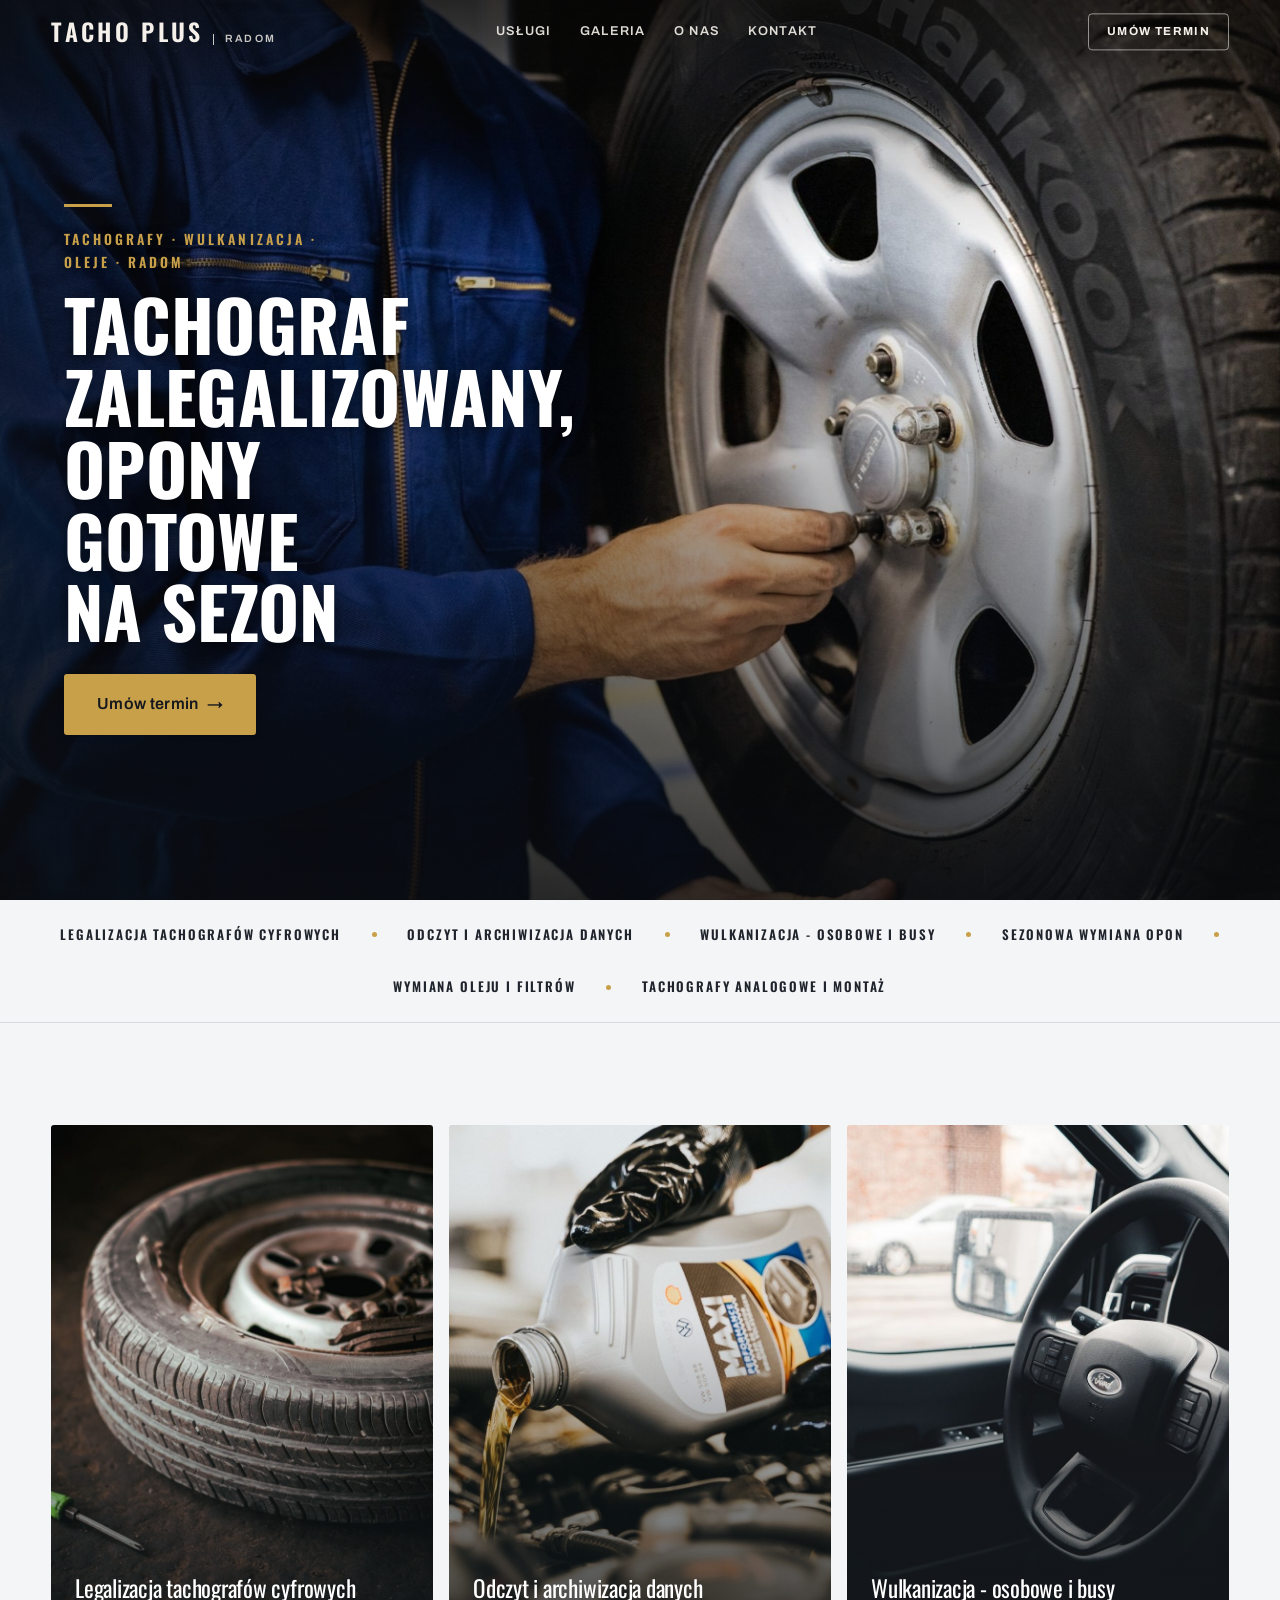
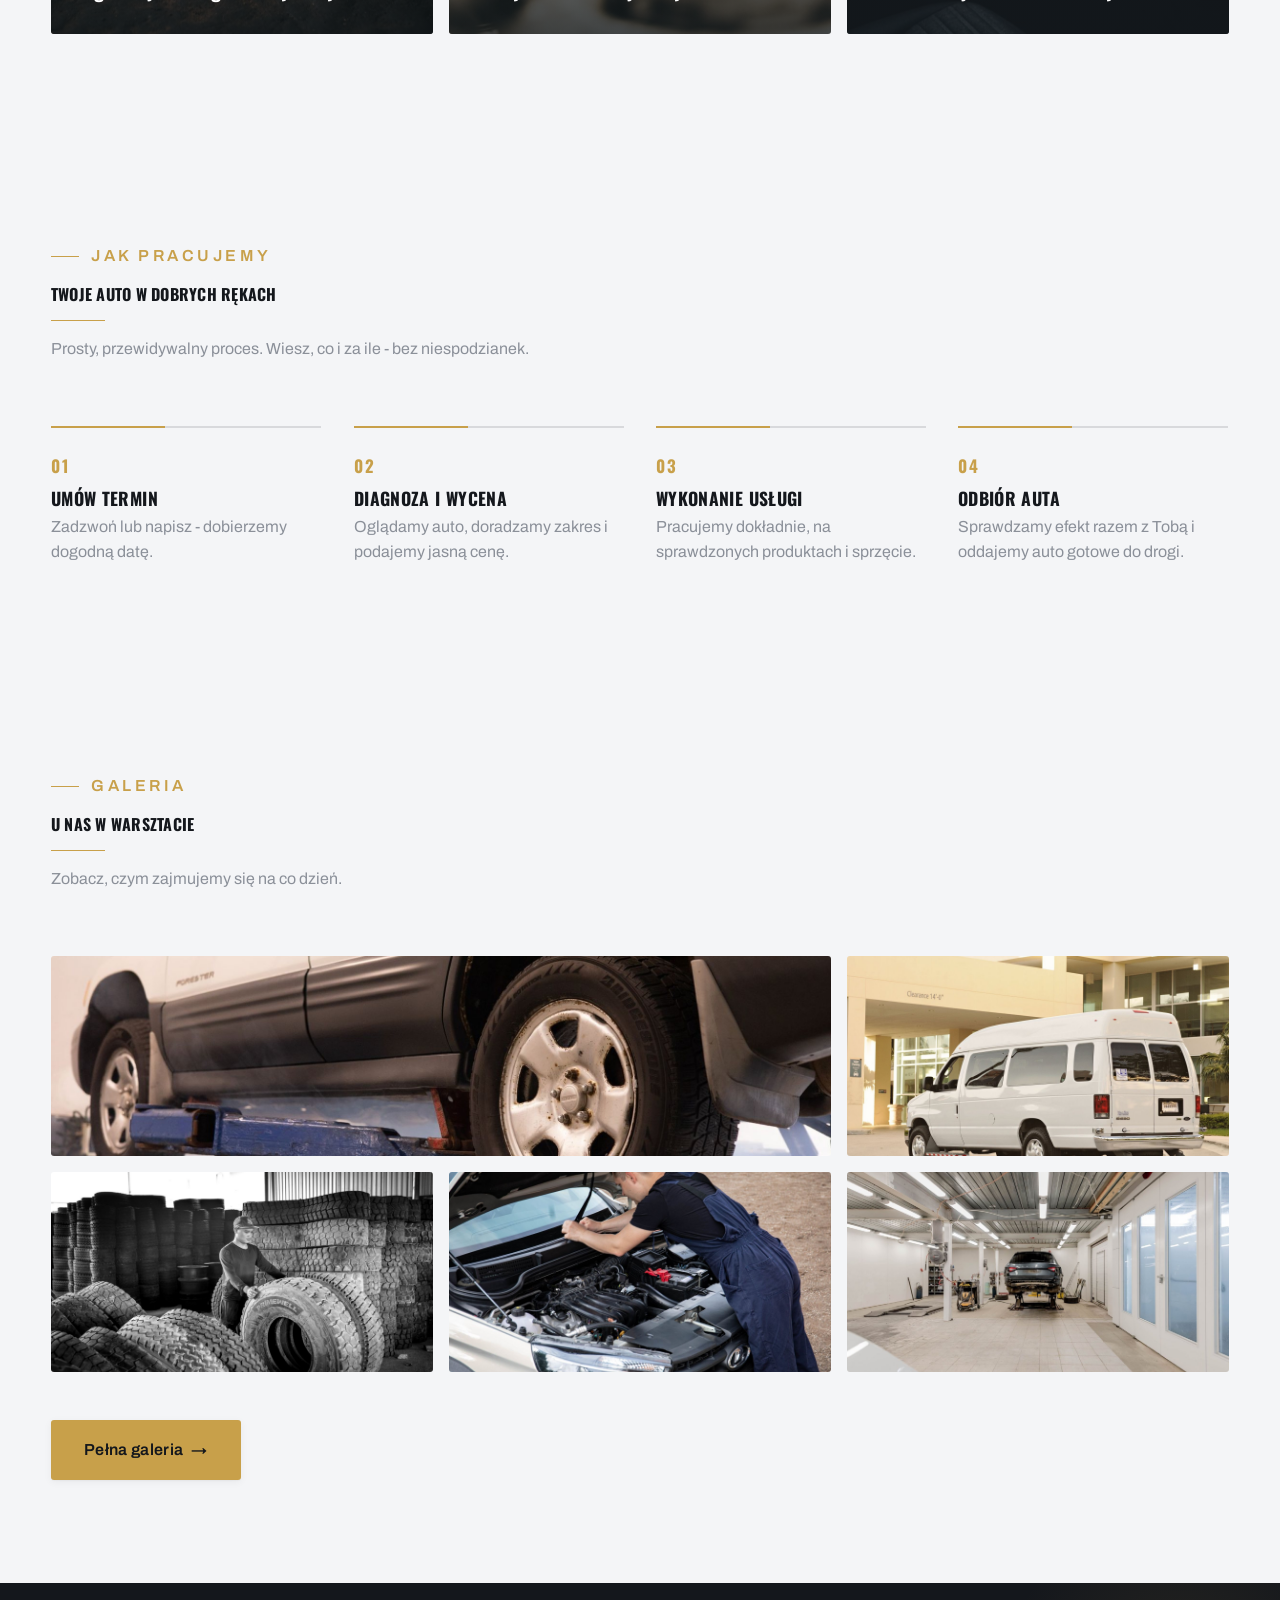
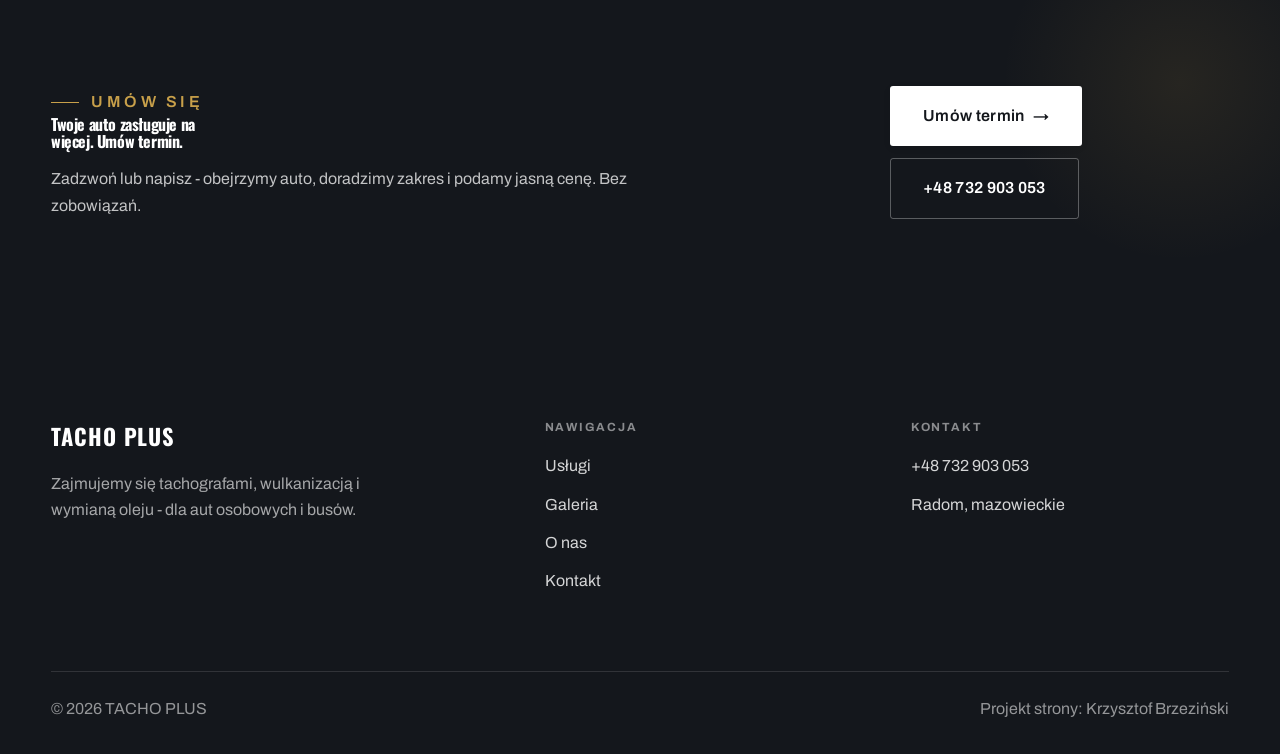
==== index.html @ 52e2058a "Strona demo: tacho-plus-tachografy-wulkanizacja-osobowe-i-busy-oleje" ====
<!DOCTYPE html>
<html lang="pl">
<head>
<meta charset="UTF-8">
<meta name="viewport" content="width=device-width, initial-scale=1.0">
<title>TACHO PLUS - Tachografy, wulkanizacja i oleje · Radom</title>
<meta name="description" content="TACHO PLUS - tachografy, wulkanizacja i oleje w Radomiu, Aleja Wojska Polskiego 26B. Legalizacja i kalibracja tachografów cyfrowych, odczyt kart kierowców, naprawa i wymiana opon osobowych i do busów, wymiana oleju i filtrów. Zadzwoń i umów termin.">
<link rel="preconnect" href="https://fonts.googleapis.com">
<link rel="preconnect" href="https://fonts.gstatic.com" crossorigin>
<link href="https://fonts.googleapis.com/css2?family=Oswald:wght@500;600;700&family=Archivo:wght@400;500;600&display=swap" rel="stylesheet">
<link rel="stylesheet" href="assets/styles.css">
</head>
<body>

<header class="nav">
  <div class="wrap nav-inner">
    <a class="brand" href="index.html"><span class="name">TACHO PLUS</span><span class="sub">Radom</span></a>
    <nav class="nav-links">
      <a href="oferta.html">Usługi</a>
      <a href="realizacje.html">Galeria</a>
      <a href="o-nas.html">O nas</a>
      <a href="kontakt.html">Kontakt</a>
      <a href="kontakt.html" class="btn btn-accent">Umów termin</a>
    </nav>
    <button class="nav-toggle" aria-label="Menu"><span></span><span></span><span></span></button>
  </div>
</header>

<section class="hero-auto">
  <img class="ha-bg" src="img/hero.jpg" alt="TACHO PLUS">
  <div class="ha-veil"></div>
  <div class="ha-inner">
    <span class="ha-tick" aria-hidden="true"></span>
    <span class="ha-kicker">Tachografy · wulkanizacja · oleje · Radom</span>
    <h1 class="ha-claim">Tachograf zalegalizowany, opony gotowe na sezon</h1>
    <a href="kontakt.html" class="btn btn-accent ha-cta">Umów termin <span class="arr">→</span></a>
  </div>
</section>
<section class="spec-ribbon">
  <div class="wrap">
    <ul class="sr-row reveal"><li>Legalizacja tachografów cyfrowych</li><li>Odczyt i archiwizacja danych</li><li>Wulkanizacja - osobowe i busy</li><li>Sezonowa wymiana opon</li><li>Wymiana oleju i filtrów</li><li>Tachografy analogowe i montaż</li></ul>
  </div>
</section>
<section class="gateways-band">
  <div class="wrap">
    <div class="gateways">
      <a href="oferta.html" class="gateway reveal"><img src="img/g1.jpg" alt="Legalizacja tachografów cyfrowych" loading="lazy"><span class="g-ttl">Legalizacja tachografów cyfrowych</span></a>
      <a href="oferta.html" class="gateway reveal"><img src="img/g2.jpg" alt="Odczyt i archiwizacja danych" loading="lazy"><span class="g-ttl">Odczyt i archiwizacja danych</span></a>
      <a href="oferta.html" class="gateway reveal"><img src="img/g3.jpg" alt="Wulkanizacja - osobowe i busy" loading="lazy"><span class="g-ttl">Wulkanizacja - osobowe i busy</span></a>
    </div>
  </div>
</section>
<section class="auto-proc">
  <div class="wrap">
    <div class="head reveal">
      <span class="eyebrow">Jak pracujemy</span>
      <h2>Twoje auto w dobrych rękach</h2>
      <p>Prosty, przewidywalny proces. Wiesz, co i za ile - bez niespodzianek.</p>
    </div>
    <ol class="auto-proc-row">
      <li class="reveal"><span class="ap-no">01</span><h3>Umów termin</h3><p>Zadzwoń lub napisz - dobierzemy dogodną datę.</p></li>
      <li class="reveal"><span class="ap-no">02</span><h3>Diagnoza i wycena</h3><p>Oglądamy auto, doradzamy zakres i podajemy jasną cenę.</p></li>
      <li class="reveal"><span class="ap-no">03</span><h3>Wykonanie usługi</h3><p>Pracujemy dokładnie, na sprawdzonych produktach i sprzęcie.</p></li>
      <li class="reveal"><span class="ap-no">04</span><h3>Odbiór auta</h3><p>Sprawdzamy efekt razem z Tobą i oddajemy auto gotowe do drogi.</p></li>
    </ol>
  </div>
</section>
<section>
  <div class="wrap">
    <div class="head reveal">
      <span class="eyebrow">Galeria</span>
      <h2>U nas w warsztacie</h2>
      <p>Zobacz, czym zajmujemy się na co dzień.</p>
    </div>
    <div class="gallery">
      <div class="tile t-two3 reveal"><img src="img/g4.jpg" alt="Serwis osobowych" loading="lazy"><div class="cap">Serwis osobowych</div></div>
      <div class="tile t-third reveal"><img src="img/g5.jpg" alt="Osobowe i busy" loading="lazy"><div class="cap">Osobowe i busy</div></div>
      <div class="tile t-third reveal"><img src="img/g6.jpg" alt="Sezonowa wymiana" loading="lazy"><div class="cap">Sezonowa wymiana</div></div>
      <div class="tile t-third reveal"><img src="img/g7.jpg" alt="TACHO PLUS" loading="lazy"></div>
      <div class="tile t-third reveal"><img src="img/g8.jpg" alt="TACHO PLUS" loading="lazy"></div>
    </div>
    <div style="margin-top:var(--space-7)" class="reveal"><a href="realizacje.html" class="btn btn-accent">Pełna galeria <span class="arr">→</span></a></div>
  </div>
</section>
<section class="cta">
  <div class="wrap">
    <div class="reveal">
      <span class="eyebrow">Umów się</span>
      <h2>Twoje auto zasługuje na więcej. Umów termin.</h2>
      <p>Zadzwoń lub napisz - obejrzymy auto, doradzimy zakres i podamy jasną cenę. Bez zobowiązań.</p>
    </div>
    <div class="cta-actions reveal">
      <a href="kontakt.html" class="btn btn-light">Umów termin <span class="arr">→</span></a>
      <a href="tel:+48732903053" class="btn btn-ghost" style="color:#fff;border-color:rgba(255,255,255,.3)">+48 732 903 053</a>
    </div>
  </div>
</section>

<footer>
  <div class="wrap">
    <div class="foot-grid">
      <div class="foot-brand">
        <div class="name">TACHO PLUS</div>
        <p>Zajmujemy się tachografami, wulkanizacją i wymianą oleju - dla aut osobowych i busów.</p>
      </div>
      <div class="foot-col">
        <h4>Nawigacja</h4>
        <a href="oferta.html">Usługi</a>
        <a href="realizacje.html">Galeria</a>
        <a href="o-nas.html">O nas</a>
        <a href="kontakt.html">Kontakt</a>
      </div>
      <div class="foot-col">
        <h4>Kontakt</h4>
        <a href="tel:+48732903053">+48 732 903 053</a>
        <p>Radom, mazowieckie</p>
      </div>
    </div>
    <div class="foot-bot">
      <span>© 2026 TACHO PLUS</span>
      <span>Projekt strony: Krzysztof Brzeziński</span>
    </div>
  </div>
</footer>
<div class="sticky-reserve"><a class="sr-book" href="kontakt.html">Umów termin</a><a class="sr-call" href="tel:+48732903053" aria-label="Zadzwoń"><svg class="ico-tel" width="16" height="16" viewBox="0 0 24 24" fill="none" aria-hidden="true"><path d="M6.6 10.8a15.5 15.5 0 0 0 6.6 6.6l2.2-2.2a1 1 0 0 1 1-.24 11.4 11.4 0 0 0 3.6.58 1 1 0 0 1 1 1V20a1 1 0 0 1-1 1A17 17 0 0 1 3 4a1 1 0 0 1 1-1h3.5a1 1 0 0 1 1 1c0 1.25.2 2.46.58 3.6a1 1 0 0 1-.25 1l-2.23 2.2Z" fill="currentColor"/></svg></a></div>

<script src="assets/main.js"></script>
</body>
</html>
---- assets/styles.css ----
/* ============================================================
   STOLBASZ — premium, architektoniczny B2B fit-out
   Jasna paleta, zero brązu. System wg premium-web-craft.
   Projekt strony: Krzysztof Brzeziński
   ============================================================ */

:root{
  /* PALETA — jasna, architektoniczna, chłodna */
  --paper:#f4f5f7;          /* główne tło */
  --paper-2:#e7e9ee;        /* sekcje alternatywne (chłodny jasny szary) */
  --paper-3:#e7e9ee;        /* delikatne wypełnienia */
  --ink:#14171c;            /* tekst główny — chłodny grafit */
  --ink-soft:#1f242c;       /* nagłówki drugorzędne */
  --muted:#8b9099;          /* tekst poboczny */
  --line:rgba(20,23,28,.12);/* hairline */
  --accent:#c8a04a;         /* stonowany petrol-slate — jedyny akcent */
  --accent-d:#9a7a31;
  --accent-soft:rgba(200,160,74,.10);
  --dark:#14171c;           /* sekcje ciemne (stopka/CTA) */

  /* ODSTĘPY — skala 4/8 */
  --space-1:4px; --space-2:8px; --space-3:12px; --space-4:16px; --space-5:24px;
  --space-6:32px; --space-7:48px; --space-8:64px; --space-9:96px; --space-10:128px;

  /* TYPOGRAFIA — fluid clamp() */
  --text-sm:clamp(.82rem,.8rem+.1vw,.9rem);
  --text-base:clamp(1rem,.97rem+.15vw,1.1rem);
  --text-lg:clamp(1.12rem,1.05rem+.3vw,1.3rem);
  --text-h3:clamp(1.2rem,1.1rem+.5vw,1.5rem);
  --text-h2:clamp(1.9rem,1.5rem+1.9vw,2.8rem);
  --text-h1:clamp(2.6rem,1.9rem+3.6vw,4.6rem);

  /* PROMIENIE — architektoniczne, raczej ostre */
  --r-sm:3px; --r-md:6px; --r-lg:10px;

  /* RUCH */
  --ease:cubic-bezier(.25,.46,.45,.94); --dur:.24s;

  /* CIENIE — miękkie, warstwowe */
  --sh-sm:0 1px 2px rgba(16,24,32,.04), 0 2px 8px rgba(16,24,32,.05);
  --sh-md:0 2px 6px rgba(16,24,32,.05), 0 12px 28px -8px rgba(16,24,32,.12);
  --sh-lg:0 6px 14px rgba(16,24,32,.07), 0 26px 56px -18px rgba(16,24,32,.22);

  --hairline:1px solid var(--line);

  --font-display:'Oswald','Archivo',sans-serif;
  --font-body:'Archivo',sans-serif;
}

*{box-sizing:border-box;margin:0;padding:0}
html{scroll-behavior:smooth}
body{
  font-family:var(--font-body);
  font-size:var(--text-base);
  line-height:1.65;
  color:var(--ink);
  background:var(--paper);
  -webkit-font-smoothing:antialiased;
  text-rendering:optimizeLegibility;
}
img{max-width:100%;display:block}
a{color:inherit;text-decoration:none}

.wrap{width:min(92%,1180px);margin-inline:auto}
section{padding-block:clamp(52px,6.5vw,96px)}

h1,h2,h3{font-family:var(--font-display);font-weight:700;line-height:1.08;letter-spacing:-.02em;color:var(--ink)}
h1{font-size:var(--text-h1);letter-spacing:-.035em}
h2{font-size:var(--text-h2);letter-spacing:-.025em}
h3{font-size:var(--text-h3)}
p{max-width:65ch}

.eyebrow{
  font-family:var(--font-body);
  font-size:var(--text-sm);
  font-weight:600;
  letter-spacing:.18em;
  text-transform:uppercase;
  color:var(--accent);
  display:inline-flex;align-items:center;gap:var(--space-3);
}
.eyebrow::before{content:"";width:28px;height:1px;background:var(--accent);display:inline-block}

.muted{color:var(--muted)}
.lead{font-size:var(--text-lg);line-height:1.55;color:var(--ink-soft);max-width:50ch}

/* ---------- BUTTONS ---------- */
.btn{
  display:inline-flex;align-items:center;gap:var(--space-2);
  font-weight:600;font-size:var(--text-sm);letter-spacing:.02em;
  padding:var(--space-4) var(--space-6);
  border-radius:var(--r-sm);
  transition:transform var(--dur) var(--ease),box-shadow var(--dur) var(--ease),background var(--dur) var(--ease);
  cursor:pointer;border:1px solid transparent;
}
.btn-accent{background:var(--accent);color:#fff;box-shadow:var(--sh-sm)}
.btn-accent:hover{background:var(--accent-d);transform:translateY(-2px);box-shadow:var(--sh-md)}
.btn-accent:active{transform:translateY(0);box-shadow:var(--sh-sm)}
.btn-ghost{background:transparent;color:var(--ink);border-color:var(--line)}
.btn-ghost:hover{border-color:var(--accent);color:var(--accent);transform:translateY(-2px)}
.btn-light{background:#fff;color:var(--ink);box-shadow:var(--sh-sm)}
.btn-light:hover{transform:translateY(-2px);box-shadow:var(--sh-md)}
.btn .arr{transition:transform var(--dur) var(--ease)}
.btn:hover .arr{transform:translateX(4px)}

/* ---------- NAV ---------- */
.nav{
  position:sticky;top:0;z-index:50;
  background:color-mix(in srgb,var(--paper) 88%,transparent);
  backdrop-filter:saturate(140%) blur(10px);
  border-bottom:var(--hairline);
}
.nav-inner{display:flex;align-items:center;justify-content:space-between;height:72px}
.brand{display:flex;flex-direction:column;line-height:1}
.brand .name{font-family:var(--font-display);font-weight:800;font-size:1.35rem;letter-spacing:.04em}
.brand .sub{font-size:.62rem;letter-spacing:.34em;text-transform:uppercase;color:var(--muted);margin-top:5px}
.nav-links{display:flex;align-items:center;gap:var(--space-6)}
.nav-links a{font-size:var(--text-sm);font-weight:500;color:var(--ink-soft);position:relative;padding-block:4px;transition:color var(--dur) var(--ease)}
.nav-links a::after{content:"";position:absolute;left:0;bottom:0;width:0;height:1.5px;background:var(--accent);transition:width var(--dur) var(--ease)}
.nav-links a:hover,.nav-links a.active{color:var(--ink)}
.nav-links a:hover::after,.nav-links a.active::after{width:100%}
.nav-links .btn{padding:var(--space-2) var(--space-5)}
/* przyciski w nav: właściwy kolor (przebij .nav-links a) + bez podkreślenia */
.nav-links a.btn-accent{color:#fff}
.nav-links a.btn-ghost,.nav-links a.btn-light{color:var(--ink)}
.nav-links a.btn::after{display:none}
.nav-toggle{display:none;background:none;border:none;cursor:pointer;flex-direction:column;gap:5px;padding:8px}
.nav-toggle span{width:24px;height:2px;background:var(--ink);transition:var(--dur)}

/* ---------- HERO (split) ---------- */
.hero{position:relative;overflow:hidden;border-bottom:var(--hairline)}
.hero-grid{display:grid;grid-template-columns:1.05fr .95fr;gap:clamp(24px,4vw,60px);align-items:center;
  padding-block:clamp(36px,4.5vw,64px)}
.hero-copy .eyebrow{margin-bottom:var(--space-5)}
.hero-copy h1{margin-bottom:var(--space-5)}
.hero-copy .lead{margin-bottom:var(--space-7)}
.hero-actions{display:flex;flex-wrap:wrap;gap:var(--space-4)}
.hero-art{position:relative;aspect-ratio:4/3;border-radius:var(--r-lg);overflow:hidden;box-shadow:var(--sh-lg)}
.hero-art img{width:100%;height:100%;object-fit:cover}
.hero-art::after{content:"";position:absolute;inset:0;background:linear-gradient(180deg,transparent 55%,rgba(18,24,28,.28))}
.hero-badge{position:absolute;left:var(--space-5);bottom:var(--space-5);z-index:2;
  background:rgba(252,252,251,.94);backdrop-filter:blur(4px);
  border-radius:var(--r-md);padding:var(--space-4) var(--space-5);box-shadow:var(--sh-md);max-width:78%}
.hero-badge strong{display:block;font-family:var(--font-display);font-size:1rem;letter-spacing:-.01em}
.hero-badge span{font-size:var(--text-sm);color:var(--muted)}

/* ---------- HERO duży / kinowy (strona główna) ---------- */
.hero-cine{position:relative;min-height:clamp(560px,82vh,840px);min-height:clamp(560px,82svh,840px);display:flex;align-items:center;overflow:hidden;border-bottom:var(--hairline)}
.hero-cine>img{position:absolute;inset:0;width:100%;height:100%;object-fit:cover;z-index:0}
.hero-cine::after{content:"";position:absolute;inset:0;z-index:1;
  background:linear-gradient(95deg,rgba(13,18,23,.86) 0%,rgba(13,18,23,.64) 32%,rgba(13,18,23,.24) 62%,rgba(13,18,23,.04) 100%)}
.hero-cine .wrap{position:relative;z-index:2;padding-block:var(--space-8)}
.hero-cine .hero-copy{max-width:660px}
.hero-cine .eyebrow{color:#fff;margin-bottom:var(--space-5)}
.hero-cine .eyebrow::before{background:#fff}
.hero-cine h1{color:#fff;margin-bottom:var(--space-5);font-size:clamp(2.9rem,2rem+4.4vw,5.2rem)}
.hero-cine .lead{color:rgba(255,255,255,.92);max-width:48ch;margin-bottom:var(--space-7)}
.hero-cine .hero-actions{display:flex;flex-wrap:wrap;gap:var(--space-4)}
@media(max-width:680px){
  .hero-cine{min-height:clamp(520px,76vh,640px);min-height:clamp(520px,76svh,640px);align-items:flex-end}
  .hero-cine::after{background:linear-gradient(0deg,rgba(13,18,23,.9) 6%,rgba(13,18,23,.45) 55%,rgba(13,18,23,.25) 100%)}
  .hero-cine .wrap{padding-bottom:var(--space-9)}
}

/* full-bleed hero variant (podstrony) */
.pagehead{position:relative;min-height:46vh;min-height:46svh;display:flex;align-items:flex-end;overflow:hidden;border-bottom:var(--hairline)}
.pagehead img{position:absolute;inset:0;width:100%;height:100%;object-fit:cover}
.pagehead::after{content:"";position:absolute;inset:0;background:linear-gradient(180deg,rgba(18,24,28,.25),rgba(18,24,28,.62))}
.pagehead .wrap{position:relative;z-index:2;padding-block:var(--space-9);color:#fff}
.pagehead h1{color:#fff;max-width:18ch}
.pagehead .eyebrow{color:#fff}
.pagehead .eyebrow::before{background:#fff}
.pagehead p{color:rgba(255,255,255,.86);margin-top:var(--space-4);max-width:54ch}

/* ---------- STRIP (pasek skrótów / liczby) ---------- */
.strip{background:var(--dark);color:#fff}
.strip .wrap{display:grid;grid-template-columns:repeat(4,1fr);gap:var(--space-6);padding-block:var(--space-8)}
.strip .item .k{font-family:var(--font-display);font-size:clamp(1.6rem,1.2rem+1.4vw,2.4rem);font-weight:800;letter-spacing:-.02em;color:#fff}
.strip .item .v{font-size:var(--text-sm);color:rgba(255,255,255,.66);margin-top:var(--space-2);line-height:1.45}
.strip .item{border-left:2px solid var(--accent);padding-left:var(--space-5)}

/* ---------- SECTION HEAD ---------- */
.head{max-width:48rem;margin-bottom:var(--space-8)}
.head.center{margin-inline:auto;text-align:center}
.head .eyebrow{margin-bottom:var(--space-4)}
.head h2{margin-bottom:var(--space-4)}
.head p{color:var(--muted);font-size:var(--text-lg);line-height:1.55}
.head.center p{margin-inline:auto}

/* ---------- INTRO SPLIT ---------- */
.split{display:grid;grid-template-columns:.92fr 1.08fr;gap:clamp(28px,5vw,80px);align-items:center}
.split.rev{grid-template-columns:1.08fr .92fr}
.split.rev .split-art{order:-1}
.split-art{position:relative;aspect-ratio:5/4;border-radius:var(--r-lg);overflow:hidden;box-shadow:var(--sh-lg)}
.split-art img{width:100%;height:100%;object-fit:cover}
.split-copy h2{margin-bottom:var(--space-5)}
.split-copy p+p{margin-top:var(--space-4)}
.split-copy .btn{margin-top:var(--space-6)}

/* ---------- SERVICES (zakres) ---------- */
.svc-grid{display:grid;grid-template-columns:repeat(auto-fit,minmax(280px,1fr));gap:var(--space-5)}
.svc{background:#fff;border:var(--hairline);border-radius:var(--r-md);padding:var(--space-7) var(--space-6);
  transition:transform var(--dur) var(--ease),box-shadow var(--dur) var(--ease),border-color var(--dur) var(--ease);
  position:relative;overflow:hidden}
.svc::before{content:"";position:absolute;left:0;top:0;width:3px;height:0;background:var(--accent);transition:height var(--dur) var(--ease)}
.svc:hover{transform:translateY(-4px);box-shadow:var(--sh-md);border-color:transparent}
.svc:hover::before{height:100%}
.svc .ic{font-family:var(--font-display);font-size:.8rem;font-weight:700;letter-spacing:.12em;color:var(--accent);margin-bottom:var(--space-4)}
.svc h3{margin-bottom:var(--space-3);font-size:1.22rem}
.svc p{color:var(--muted);font-size:var(--text-base);line-height:1.6}

/* big detailed service rows */
.svc-row{display:grid;grid-template-columns:.8fr 1.2fr;gap:clamp(20px,4vw,60px);align-items:center;padding-block:var(--space-8)}
.svc-row+.svc-row{border-top:var(--hairline)}
.svc-row.rev{grid-template-columns:1.2fr .8fr}
.svc-row.rev .svc-row-art{order:-1}
.svc-row-art{aspect-ratio:4/3;border-radius:var(--r-md);overflow:hidden;box-shadow:var(--sh-md)}
.svc-row-art img{width:100%;height:100%;object-fit:cover}
.svc-row h3{font-size:1.5rem;margin-bottom:var(--space-4)}
.svc-row .num{font-family:var(--font-display);font-size:.85rem;font-weight:700;letter-spacing:.14em;color:var(--accent);display:block;margin-bottom:var(--space-3)}
.svc-row ul{list-style:none;margin-top:var(--space-4);display:flex;flex-direction:column;gap:var(--space-2)}
.svc-row li{position:relative;padding-left:var(--space-5);color:var(--muted);font-size:var(--text-base)}
.svc-row li::before{content:"";position:absolute;left:0;top:.62em;width:8px;height:1px;background:var(--accent)}

/* ---------- GALLERY (realizacje) ---------- */
.gallery{display:grid;grid-template-columns:repeat(12,1fr);gap:var(--space-4);grid-auto-rows:200px}
/* GALERIA MASONRY — pionowe zdjęcia (portrety beauty/wellness) bez przycinania: kolumny, height auto */
.gallery-masonry{column-count:3;column-gap:var(--space-4)}
@media(max-width:900px){.gallery-masonry{column-count:2}}
@media(max-width:560px){.gallery-masonry{column-count:1}}
.gallery-masonry .m-tile{break-inside:avoid;margin:0 0 var(--space-4);padding:0;position:relative;overflow:hidden;border-radius:var(--r-md);border:1px solid var(--line)}
.gallery-masonry .m-tile img{width:100%;height:auto;display:block}
.gallery-masonry .m-tile .cap{position:absolute;left:0;right:0;bottom:0;padding:var(--space-4);color:#fff;background:linear-gradient(0deg,rgba(0,0,0,.55),transparent);font-size:var(--text-sm)}
.gallery-masonry .m-tile .cap small{display:block;font-weight:400;opacity:.78;letter-spacing:.04em;text-transform:uppercase;font-size:.66rem;margin-top:3px}
.tile{position:relative;overflow:hidden;border-radius:var(--r-md);box-shadow:var(--sh-sm);
  transition:transform var(--dur) var(--ease),box-shadow var(--dur) var(--ease)}
.tile img{width:100%;height:100%;object-fit:cover;transition:transform .6s var(--ease)}
.tile:hover{box-shadow:var(--sh-md)}
.tile:hover img{transform:scale(1.05)}
.tile .cap{position:absolute;left:0;right:0;bottom:0;padding:var(--space-5) var(--space-4) var(--space-4);
  background:linear-gradient(transparent,rgba(18,24,28,.78));color:#fff;
  font-size:var(--text-sm);font-weight:600;letter-spacing:.01em;
  opacity:0;transform:translateY(8px);transition:var(--dur) var(--ease)}
.tile:hover .cap{opacity:1;transform:translateY(0)}
.tile .cap small{display:block;font-weight:400;opacity:.78;letter-spacing:.04em;text-transform:uppercase;font-size:.66rem;margin-top:3px}
/* bento spans */
.t-wide{grid-column:span 6}
.t-tall{grid-column:span 6;grid-row:span 2}
.t-std{grid-column:span 6}
.t-third{grid-column:span 4}
.t-two3{grid-column:span 8}

/* ---------- TRUST / WIARYGODNOŚĆ ---------- */
.trust{background:var(--paper-2)}
.trust-grid{display:grid;grid-template-columns:repeat(auto-fit,minmax(240px,1fr));gap:var(--space-5);margin-top:var(--space-7)}
.trust-card{background:#fff;border-radius:var(--r-md);padding:var(--space-7) var(--space-6);box-shadow:var(--sh-sm);border-top:3px solid var(--accent)}
.trust-card .big{font-family:var(--font-display);font-size:clamp(1.8rem,1.3rem+1.6vw,2.6rem);font-weight:800;letter-spacing:-.02em;color:var(--ink);line-height:1}
.trust-card h3{font-size:1.12rem;margin:var(--space-3) 0 var(--space-2)}
.trust-card p{color:var(--muted);font-size:var(--text-base);line-height:1.55}

/* ---------- CTA band ---------- */
.cta{background:var(--dark);color:#fff;position:relative;overflow:hidden}
.cta .wrap{display:grid;grid-template-columns:1.4fr .6fr;gap:var(--space-7);align-items:center;position:relative;z-index:2}
.cta h2{color:#fff;max-width:20ch}
.cta p{color:rgba(255,255,255,.74);margin-top:var(--space-4)}
.cta-actions{display:flex;flex-direction:column;gap:var(--space-3);align-items:flex-start}
.cta::before{content:"";position:absolute;right:-80px;top:-80px;width:360px;height:360px;border-radius:50%;
  background:radial-gradient(circle,var(--accent-soft),transparent 70%)}

/* ---------- CONTACT ---------- */
.contact-grid{display:grid;grid-template-columns:.85fr 1.15fr;gap:clamp(28px,4vw,56px);align-items:start}
.info-list{display:flex;flex-direction:column;gap:var(--space-2)}
.info-row{display:flex;gap:var(--space-4);align-items:flex-start;padding-block:var(--space-4);border-bottom:var(--hairline)}
.info-row .ic{flex:none;width:42px;height:42px;display:grid;place-items:center;border-radius:50%;
  background:var(--accent-soft);color:var(--accent);font-size:1.05rem}
.info-row .lbl{font-size:.72rem;letter-spacing:.14em;text-transform:uppercase;color:var(--muted)}
.info-row .val{font-weight:600;font-size:var(--text-base);margin-top:2px}
.info-row a.val:hover{color:var(--accent)}
.map{border:none;border-radius:var(--r-lg);box-shadow:var(--sh-md);width:100%;height:100%;min-height:380px;filter:grayscale(.2) contrast(1.02)}
.form{background:#fff;border:var(--hairline);border-radius:var(--r-lg);padding:clamp(24px,3vw,40px);box-shadow:var(--sh-sm)}
.form .fld{margin-bottom:var(--space-5)}
.form label{display:block;font-size:var(--text-sm);font-weight:600;margin-bottom:var(--space-2)}
.form input,.form textarea{width:100%;font-family:inherit;font-size:var(--text-base);color:var(--ink);
  padding:var(--space-4);border:var(--hairline);border-radius:var(--r-sm);background:var(--paper);transition:border-color var(--dur)}
.form input:focus,.form textarea:focus{outline:none;border-color:var(--accent);background:#fff}
.form textarea{resize:vertical;min-height:120px}
.form .note{font-size:var(--text-sm);color:var(--muted);margin-top:var(--space-3)}

/* ---------- FOOTER ---------- */
footer{background:var(--dark);color:#fff;padding-block:var(--space-9) var(--space-6)}
.foot-grid{display:grid;grid-template-columns:1.4fr 1fr 1fr;gap:var(--space-7);margin-bottom:var(--space-8)}
.foot-brand .name{font-family:var(--font-display);font-weight:800;font-size:1.4rem;letter-spacing:.04em}
.foot-brand p{color:rgba(255,255,255,.62);margin-top:var(--space-4);font-size:var(--text-base);max-width:38ch}
.foot-col h4{font-size:.74rem;letter-spacing:.16em;text-transform:uppercase;color:rgba(255,255,255,.5);margin-bottom:var(--space-4)}
.foot-col a,.foot-col p{display:block;color:rgba(255,255,255,.82);font-size:var(--text-base);margin-bottom:var(--space-3)}
.foot-col a:hover{color:#fff}
.foot-bot{border-top:1px solid rgba(255,255,255,.12);padding-top:var(--space-5);display:flex;justify-content:space-between;flex-wrap:wrap;gap:var(--space-3);
  font-size:var(--text-sm);color:rgba(255,255,255,.55)}
.foot-bot a:hover{color:#fff}

/* ---------- REVEAL ---------- */
.reveal{opacity:0;transform:translateY(22px);transition:opacity .6s var(--ease),transform .6s var(--ease)}
.reveal.in{opacity:1;transform:none}

/* ---------- RESPONSIVE ---------- */
@media(max-width:920px){
  .hero-grid,.split,.split.rev,.svc-row,.svc-row.rev,.cta .wrap,.contact-grid,.foot-grid{grid-template-columns:1fr}
  .split.rev .split-art,.svc-row.rev .svc-row-art{order:0}
  .hero-art{aspect-ratio:16/10;max-height:420px}
  .strip .wrap{grid-template-columns:repeat(2,1fr);gap:var(--space-7)}
  .gallery{grid-auto-rows:180px}
  .t-wide,.t-tall,.t-std,.t-third,.t-two3{grid-column:span 6}
  .t-tall{grid-row:span 1}
  .cta-actions{flex-direction:row;flex-wrap:wrap}
  .foot-grid{gap:var(--space-6)}
}
@media(max-width:680px){
  .nav-links{position:fixed;inset:72px 0 auto 0;background:var(--paper);flex-direction:column;align-items:stretch;
    gap:0;padding:var(--space-4) 6%;border-bottom:var(--hairline);box-shadow:var(--sh-md);
    transform:translateY(-120%);transition:transform var(--dur) var(--ease)}
  .nav-links.open{transform:translateY(0)}
  .nav-links a{padding-block:var(--space-4);border-bottom:var(--hairline)}
  .nav-links .btn{margin-top:var(--space-3);justify-content:center}
  .nav-toggle{display:flex}
  .strip .wrap{grid-template-columns:1fr}
  .gallery{grid-template-columns:repeat(6,1fr)}
  .foot-grid{grid-template-columns:1fr}
}
@media(prefers-reduced-motion:reduce){
  *{animation-duration:.01ms!important;transition:none!important}
  .reveal{opacity:1!important;transform:none!important}
  html{scroll-behavior:auto}
}

/* ============================================================
   PREMIUM LAYER — destylat deep-researchu branż (anty-AI, spokój).
   Zmienne STOLBASZ (--accent/--ink/--paper/--line/--dark). Ruch ledwo
   zauważalny, krzywa cubic-bezier(.16,.84,.44,1); prefers-reduced-motion
   pokryte blanketem wyżej. Karty hairline zamiast cieni = #1 sygnał „nie-AI".
   ============================================================ */

/* więcej oddechu między sekcjami (liderzy: 110-130px) */
section{padding-block:clamp(64px,8vw,128px)}

/* 1) Aksamitny reveal — dłuższa, miękka krzywa zamiast „skoku" */
.reveal{transition:opacity .9s cubic-bezier(.16,.84,.44,1),transform .9s cubic-bezier(.16,.84,.44,1);will-change:opacity,transform}
/* stagger TYLKO w galerii (tam pozycja = porządek dzieci) */
.gallery .reveal:nth-child(2){transition-delay:.07s}
.gallery .reveal:nth-child(3){transition-delay:.14s}
.gallery .reveal:nth-child(4){transition-delay:.21s}
.gallery .reveal:nth-child(5){transition-delay:.28s}
.gallery .reveal:nth-child(6){transition-delay:.35s}

/* 2) Hero STATYCZNY na .hero-cine — Ken Burns CAŁKIEM WYŁĄCZONY 26.06 (3. zgłoszenie Szymona).
   GENEZA: animowanie scale na <img> hero z teksturami (cegły/framugi) re-samplinguje obraz
   klatka po klatce → na części ekranów drobne drganie/shimmer = „heroshot się trzęsie".
   translateY usunięto wcześniej, scale-only + will-change/GPU NIE wystarczyły do GWARANCJI gładkości.
   Krzysztof zażądał pewności („make sure, że błąd się nie pojawi") > efekt. Zero animacji = 0% drgania.
   Delikatny zoom zostaje TYLKO w pełnoekranowych hero gastro/studio (hg-bg/hs-bg — tło, inny
   mechanizm, chwalone, nigdy nie zgłaszane). NIE wracać do KB na .hero-cine bez realnego testu
   na sprzęcie klienta — to ryzyko regresji „trzęsienia”. */
/* BEZPIECZNY "wow" na hero = jednorazowy FADE-IN (opacity), nie zoom.
   opacity nie dotyka bitmapy → gładkie na KAŻDYM zdjęciu/ekranie/GPU, zero ryzyka migotania.
   Geometryczny ruch (scale/translate) na .hero-cine jest ZAKAZANY (bramka pilnuje). */
@keyframes heroFade{from{opacity:0}to{opacity:1}}
.hero-cine>img{transform:none;animation:heroFade 1.1s ease-out both}

/* 3) Akcentowy hairline pod nagłówkiem sekcji, który „rysuje się" przy wejściu */
.head h2{position:relative;padding-bottom:18px}
.head h2::after{content:"";position:absolute;left:0;bottom:0;height:1px;width:0;background:var(--accent);transition:width 1s cubic-bezier(.16,.84,.44,1) .15s}
.head.center h2::after{left:50%;transform:translateX(-50%)}
.head.reveal.in h2::after,.head.center.reveal.in h2::after{width:54px}

/* 4) Karty HAIRLINE zamiast cieni/zaokrągleń (najmocniejszy anty-AI detal) */
.svc{background:transparent;border:1px solid var(--line);border-radius:var(--r-sm);box-shadow:none}
.svc:hover{box-shadow:none;border-color:var(--accent);transform:translateY(-3px)}
.trust-card{background:transparent;box-shadow:none;border:1px solid var(--line);border-top:2px solid var(--accent);border-radius:var(--r-sm)}
.tile{box-shadow:none;border-radius:var(--r-sm)}
.tile:hover{box-shadow:none}

/* 5) Sticky-nav kondensuje się po przewinięciu (sygnał dopracowania) */
.nav{transition:box-shadow .4s ease,background .4s ease}
.nav.is-stuck{box-shadow:0 1px 0 var(--line),0 14px 30px -24px rgba(0,0,0,.45)}
.nav-inner{transition:height .35s var(--ease)}
.nav.is-stuck .nav-inner{height:60px}

/* 6) MANIFESTO — pełnoekranowy cytat-bohater (zastępuje generyczne „Dlaczego my") */
.manifesto{background:var(--paper-2);text-align:center}
.manifesto .wrap{max-width:60rem}
.manifesto p{font-family:var(--font-display);font-style:italic;font-size:clamp(1.6rem,1rem+2.4vw,2.8rem);line-height:1.32;color:var(--ink-soft);margin-inline:auto;max-width:26ch;position:relative;padding-top:var(--space-8)}
.manifesto p::before{content:"";position:absolute;top:0;left:50%;transform:translateX(-50%);width:54px;height:1px;background:var(--accent)}
.manifesto p span{color:var(--accent);font-style:italic}

/* 7) GATEWAYS — 3 duże bramy-zdjęcia (zamiast paska menu usług) */
.gateways{display:grid;grid-template-columns:repeat(3,1fr);gap:var(--space-4)}
.gateway{position:relative;aspect-ratio:3/4;overflow:hidden;border-radius:var(--r-sm);display:block}
.gateway img{width:100%;height:100%;object-fit:cover;transition:transform .8s var(--ease),filter .5s var(--ease)}
.gateway::after{content:"";position:absolute;inset:0;background:linear-gradient(180deg,transparent 38%,rgba(18,24,28,.74))}
.gateway:hover img{transform:scale(1.05);filter:brightness(1.05)}
.gateway .g-ttl{position:absolute;left:0;right:0;bottom:0;z-index:2;padding:var(--space-6) var(--space-5);color:#fff;font-family:var(--font-display);font-size:1.45rem;letter-spacing:-.01em;line-height:1.15}
.gateway .g-ttl small{display:block;font-family:var(--font-body);font-size:var(--text-sm);font-weight:400;opacity:.82;letter-spacing:.03em;margin-top:5px}
@media(max-width:760px){.gateways{grid-template-columns:1fr}.gateway{aspect-ratio:16/10}}

/* 8) LOGO klienta w nagłówku (gdy podane --logo) */
/* 52px domyślnie (feedback Bartka 06.07.2026: 40px ginęło, uwaga padła 3x; ~56px sprawdzone na żywym demie anna-borowiec-makeup) */
.brand-logo{height:52px;width:auto;max-width:240px;object-fit:contain;display:block}
.nav.is-stuck .brand-logo{height:44px}
@media(max-width:680px){.brand-logo{height:40px}}

/* === rodzina: auto === */
/* ============================================================
   RODZINA: AUTO (detailing / auto-serwis / powłoki / lakiernictwo / myjnia)
   Doklejane NA WIERZCH base.css. Skin auto (Oswald + grafit/bursztyn).
   Filozofia: PREMIUM, MĘSKO, TECHNICZNIE + "Umów termin". Jasna baza, ciemne kinowe hero, Oswald CAPS.
   (Świadomie BEZ ciemnej bazy - dark-skin guard wymusza jasne tło; ciemne hero+paski daja dramat.)
   FAZA 3 (research wf_5b470404, topowe studia detailingu/powłok): osobny układ - hero-auto (kicker+claim+1 CTA),
   nav fixed przezroczysty->ciemny grafit + zwijany, spec-ribbon (sygnatura), pakiety powłok (1 ciemny band),
   before/after suwak, poziomy "bay" proces, marki. Pakiety/before-after/marki = BRAMKOWANE (tylko z reconu).
   ============================================================ */

/* --- Wersaliki na nagłówkach sekcji (motorsport/inżynierski sznyt) --- */
.head h2{text-transform:uppercase;letter-spacing:.015em}
.eyebrow{letter-spacing:.22em}

/* --- Ostrzejsze, "techniczne" karty --- */
.svc,.trust-card,.tile,.gateway,.svc-row-art,.split-art{border-radius:var(--r-sm)}

/* --- STICKY "Umów termin" (mobile) --- */
.sticky-reserve{display:none}
@media(max-width:820px){
  .sticky-reserve{display:flex;position:fixed;left:0;right:0;bottom:0;z-index:90;
    background:var(--line);box-shadow:0 -6px 20px -10px rgba(0,0,0,.4)}
  .sticky-reserve a{padding:15px 8px;text-align:center;font-weight:700;font-size:.95rem;text-transform:uppercase;letter-spacing:.03em}
  .sr-book{flex:1;background:var(--accent);color:#fff}
  .sr-call{width:60px;background:var(--paper);color:var(--ink);font-size:1.15rem;border-left:1px solid var(--line)}
  body{padding-bottom:56px}
}

/* ============================================================
   FAZA 3 - OSOBNY UKŁAD AUTO (detailing/powłoki). Wszystko poniżej doklejane na wierzch.
   ============================================================ */

/* --- Brass = ciemny tekst dla kontrastu (mosiądz #c8a04a + biel = za słaby kontrast) --- */
.btn-accent{color:#14171c}
.btn-accent:hover{color:#14171c}

/* === HERO AUTO: pełnoekranowe ciemne kino, blok dolny-lewy, Ken Burns, kontrast gwarantowany === */
.hero-auto{position:relative;height:100vh;height:100svh;min-height:560px;display:flex;align-items:flex-end;overflow:hidden;isolation:isolate;background:#0a0c0f}
.hero-auto .ha-bg{position:absolute;inset:0;width:100%;height:100%;object-fit:cover;z-index:-2;will-change:transform}
/* Ken Burns = TYLKO scale (zero translate = zero dryfu), DESKTOP-only (min-width:900) - zgodnie z konwencją base.css heroBreath, anty-jank na mobile */
@keyframes haKen{from{transform:scale(1.04)}to{transform:scale(1.12)}}
@media(min-width:900px){.hero-auto .ha-bg{animation:haKen 30s ease-out infinite alternate}}
/* Kontrast GWARANTOWANY niezależnie od zdjęcia: (a) ciemna LEWA kolumna pod tekstem (tekst jest do lewej, top->bottom),
   (b) górny scrim pod nav + dolny scrim. Nie liczymy na ciemne zdjęcie. */
.hero-auto .ha-veil{position:absolute;inset:0;z-index:-1;
  background:linear-gradient(90deg,rgba(10,12,15,.76) 0%,rgba(10,12,15,.34) 32%,rgba(10,12,15,0) 60%),
             linear-gradient(180deg,rgba(10,12,15,.42) 0%,rgba(10,12,15,0) 30%,rgba(10,12,15,.55) 78%,rgba(10,12,15,.82) 100%)}
.ha-inner{position:relative;z-index:2;margin:0 0 clamp(2.6rem,7vh,5rem) clamp(1.4rem,5vw,4rem);max-width:32ch}
.ha-tick{display:block;width:48px;height:3px;background:var(--accent);margin-bottom:clamp(1rem,2.4vh,1.6rem)}
.ha-kicker{display:block;font-family:var(--font-display);font-weight:600;text-transform:uppercase;
  letter-spacing:.22em;font-size:clamp(.72rem,1.4vw,.86rem);color:var(--accent);text-shadow:0 1px 10px rgba(0,0,0,.5)}
.ha-claim{font-family:var(--font-display);font-weight:700;text-transform:uppercase;letter-spacing:.005em;line-height:1.02;
  font-size:clamp(2.3rem,5.6vw,4.4rem);color:#fff;margin:clamp(.7rem,1.6vh,1.1rem) 0 clamp(1.5rem,3vh,2.2rem);
  text-shadow:0 2px 18px rgba(0,0,0,.55)}
.ha-cta{margin:0}
.ha-rating{margin:clamp(1rem,2vh,1.4rem) 0 0;color:#fff;font-weight:600;letter-spacing:.02em;font-size:var(--text-sm);opacity:.94;text-shadow:0 1px 10px rgba(0,0,0,.5)}
@media(max-width:640px){.ha-claim{font-size:clamp(2rem,9vw,2.7rem)}.ha-inner{margin-bottom:clamp(2rem,9vh,3.4rem)}}
@media(prefers-reduced-motion:reduce){.hero-auto .ha-bg{animation:none}}

/* === SPEC-RIBBON: poziomy pasek etykiet usług tuż pod hero (sygnatura strukturalna, NIE liczby) === */
.spec-ribbon{background:var(--paper);border-bottom:1px solid var(--line);padding-block:0}
.spec-ribbon .wrap{padding-block:var(--space-5)}
.sr-row{display:flex;flex-wrap:wrap;justify-content:center;align-items:center;gap:clamp(.8rem,2.4vw,2rem);list-style:none;margin:0;padding:0}
.sr-row li{font-family:var(--font-display);font-weight:600;text-transform:uppercase;letter-spacing:.14em;
  font-size:clamp(.7rem,1.3vw,.82rem);color:var(--ink-soft);display:flex;align-items:center}
.sr-row li:not(:last-child)::after{content:"";width:5px;height:5px;border-radius:50%;background:var(--accent);margin-left:clamp(.8rem,2.4vw,2rem)}

/* === PAKIETY POWŁOK: jedyny ciemny carbon-band w jasnej stronie (BRAMKOWANE) === */
.auto-dark{background:var(--ink)}
.auto-dark .head h2{color:#fff}
.auto-dark .head p{color:rgba(244,245,247,.74)}
.auto-dark .eyebrow{color:var(--accent)}
.auto-dark .eyebrow::before{background:var(--accent)}
.pakiety-grid{display:grid;grid-template-columns:repeat(3,1fr);gap:var(--space-6);margin-top:var(--space-8)}
.pakiet{background:rgba(255,255,255,.045);border:1px solid rgba(255,255,255,.12);border-radius:var(--r-sm);
  padding:var(--space-7) var(--space-6);display:flex;flex-direction:column;gap:var(--space-4)}
.pakiet h3{font-family:var(--font-display);text-transform:uppercase;letter-spacing:.04em;color:#fff;font-size:1.3rem}
.pak-lata{display:flex;align-items:baseline;gap:.5rem}
.pak-lata b{font-family:var(--font-display);font-size:2.4rem;line-height:1;color:var(--accent);font-weight:700}
.pak-lata span{font-size:var(--text-sm);color:rgba(244,245,247,.7);text-transform:uppercase;letter-spacing:.08em}
.pak-opis{color:rgba(244,245,247,.76);font-size:var(--text-base);line-height:1.6}
.pak-zakres{list-style:none;margin:0;padding:0;display:flex;flex-direction:column;gap:.6rem}
.pak-zakres li{position:relative;padding-left:1.4rem;padding-bottom:.6rem;color:rgba(244,245,247,.84);
  font-size:var(--text-sm);border-bottom:1px solid rgba(255,255,255,.08)}
.pak-zakres li::before{content:"";position:absolute;left:0;top:.55em;width:8px;height:2px;background:var(--accent)}
.pak-cena{margin-top:auto;font-family:var(--font-display);font-size:1.3rem;color:#fff;letter-spacing:.01em}
.pak-cta{margin-top:auto;color:var(--accent);font-weight:600;font-size:var(--text-sm);display:inline-flex;align-items:center;gap:.4rem}
.pak-cta:hover{color:#fff}
@media(max-width:900px){.pakiety-grid{grid-template-columns:1fr;max-width:32rem;margin-inline:auto}}

/* === BEFORE / AFTER: suwak (JASNE, NIE ciemny band). Oba zdjęcia full-size = ten sam kadr; clip-path odsłania === */
.auto-ba .ba-slider{position:relative;--ba-pos:50%;max-width:62rem;margin:var(--space-8) auto 0;aspect-ratio:16/9;
  overflow:hidden;border-radius:var(--r-sm);border:1px solid var(--line);touch-action:none;user-select:none;cursor:ew-resize}
.ba-slider img{position:absolute;inset:0;width:100%;height:100%;object-fit:cover;display:block}
.ba-before-wrap{position:absolute;inset:0;clip-path:inset(0 calc(100% - var(--ba-pos)) 0 0)}
.ba-lab{position:absolute;top:var(--space-4);z-index:3;font-family:var(--font-display);text-transform:uppercase;
  letter-spacing:.1em;font-size:.7rem;color:#fff;background:rgba(10,12,15,.6);padding:.3rem .6rem;border-radius:2px}
.ba-lab-l{left:var(--space-4)}
.ba-lab-r{right:var(--space-4)}
.ba-handle{position:absolute;top:0;bottom:0;left:var(--ba-pos);width:2px;background:var(--accent);transform:translateX(-1px);z-index:4;pointer-events:none}
.ba-handle span{position:absolute;top:50%;left:50%;transform:translate(-50%,-50%);width:38px;height:38px;border-radius:50%;
  background:var(--accent);box-shadow:0 2px 12px rgba(0,0,0,.4);display:flex;align-items:center;justify-content:center}
.ba-handle span::before,.ba-handle span::after{content:"";position:absolute;width:0;height:0;border-block:5px solid transparent}
.ba-handle span::before{left:9px;border-right:6px solid #14171c}
.ba-handle span::after{right:9px;border-left:6px solid #14171c}
.ba-podpis{text-align:center;color:var(--muted);font-size:var(--text-sm);margin-top:var(--space-5)}

/* === PROCES AUTO: poziomy "bay" stepper (top-border + numer) - inny kształt niż wspólny pionowy timeline === */
.auto-proc-row{list-style:none;margin:var(--space-8) 0 0;padding:0;display:grid;grid-template-columns:repeat(4,1fr);gap:var(--space-6)}
.auto-proc-row li{position:relative;padding-top:var(--space-5);border-top:2px solid var(--line)}
.auto-proc-row li::before{content:"";position:absolute;top:-2px;left:0;width:42%;height:2px;background:var(--accent)}
.ap-no{font-family:var(--font-display);font-weight:700;color:var(--accent);font-size:1.05rem;letter-spacing:.12em}
.auto-proc-row h3{font-family:var(--font-display);text-transform:uppercase;letter-spacing:.02em;font-size:1.1rem;margin:.5rem 0 .4rem}
.auto-proc-row p{color:var(--muted);font-size:var(--text-sm);line-height:1.55}
@media(max-width:760px){.auto-proc-row{grid-template-columns:1fr 1fr;gap:var(--space-7) var(--space-5)}}
@media(max-width:420px){.auto-proc-row{grid-template-columns:1fr}}

/* === MARKI / CZYM PRACUJEMY: nazwy tekstem (bez logotypów) - eyebrow neutralny (krytyka 4a) === */
.auto-marki .marki-list{display:flex;flex-wrap:wrap;justify-content:center;gap:clamp(.8rem,2.5vw,1.6rem);list-style:none;margin:var(--space-7) 0 0;padding:0}
.auto-marki .marki-list li{font-family:var(--font-display);text-transform:uppercase;letter-spacing:.12em;font-weight:600;
  font-size:clamp(.82rem,1.5vw,1rem);color:var(--ink-soft);padding:.5rem 1rem;border:1px solid var(--line);border-radius:var(--r-sm)}
.marki-gwar{text-align:center;color:var(--muted);font-size:var(--text-sm);margin-top:var(--space-6)}

/* === sticky-reserve: brass z ciemnym tekstem (kontrast) === */
.sticky-reserve .sr-book{color:#14171c}

/* === OPINIE (realne recenzje Google) - dodane dla rodziny auto === */
.opinie{padding-block:var(--space-9);background:var(--bg)}
.opinie .head{margin-bottom:var(--space-2)}
.opinie-grid{display:grid;grid-template-columns:repeat(auto-fit,minmax(16rem,1fr));gap:var(--space-6);margin-top:var(--space-8)}
.op-card{margin:0;background:var(--paper);border:1px solid var(--line);border-radius:var(--r-md);padding:var(--space-6);display:flex;flex-direction:column;gap:var(--space-3);box-shadow:0 1px 2px rgba(0,0,0,.04)}
.op-star{color:var(--accent-d,var(--accent));letter-spacing:.1em;font-size:.95rem}
.op-card blockquote{margin:0;color:var(--ink-soft);font-size:var(--text-base);line-height:1.6}
.op-autor{font-family:var(--font-display);font-weight:700;color:var(--ink);font-size:.95rem}

/* === NAV NOBU (silnik): auto === */
.nav{position:fixed;left:0;right:0;backdrop-filter:none;border-bottom:1px solid transparent;z-index:100;transition:transform .35s var(--ease),background .35s ease,box-shadow .35s ease}
.nav.nav-hidden{transform:translateY(-100%)}
.nav.is-stuck{background:transparent;box-shadow:none;border-bottom-color:transparent}
.nav.is-stuck .nav-inner{height:64px}
.nav .brand{flex-direction:row;align-items:baseline;gap:.6rem;line-height:1}
.nav .brand .name{font-family:var(--font-display);font-weight:600;font-size:1.5rem;text-transform:uppercase;letter-spacing:.14em}
.nav .brand .sub{margin-top:0;padding-left:.65rem;border-left:1px solid currentColor;font-size:.66rem;font-weight:600;letter-spacing:.22em;text-transform:uppercase}
.nav .nav-links a{font-size:.8rem;font-weight:600;text-transform:uppercase;letter-spacing:.1em;padding-block:6px}
.nav .nav-links a::after{height:1px}
.nav .nav-links a.btn-accent{font-size:.73rem;font-weight:700;text-transform:uppercase;letter-spacing:.12em;padding:.5rem 1.1rem;border-radius:4px;box-shadow:none}
.nav .nav-links a.btn-accent:hover{transform:none;box-shadow:none}
.nav .nav-links a.btn-accent{background:var(--accent);border:1px solid var(--accent);color:#14171c}
.nav .nav-links a.btn-accent:hover{background:var(--accent);border-color:var(--accent);color:#14171c;filter:brightness(1.07)}
.nav{background:transparent}
.nav::after{content:"";position:absolute;left:0;right:0;top:0;height:150px;z-index:-1;pointer-events:none;transition:opacity .35s ease;background:linear-gradient(180deg,rgba(8,6,4,.55) 0%,rgba(8,6,4,0) 100%)}
.nav.nav-solid::after{opacity:0}
.nav .brand .name{color:#f5f1ea}
.nav .brand .sub{color:rgba(245,241,234,.82)}
.nav .nav-links a:not(.btn-accent){color:rgba(245,241,234,.9)}
.nav .nav-links a:not(.btn-accent):hover,.nav .nav-links a.active:not(.btn-accent){color:#fff}
.nav .nav-links a:not(.btn-accent)::after{background:#fff}
.nav .nav-toggle span{background:#f5f1ea}
.nav.nav-solid{background:rgba(12,13,16,.92);backdrop-filter:saturate(130%) blur(10px);border-bottom:1px solid rgba(255,255,255,.10)}
.nav.nav-solid .brand .sub{color:var(--accent)}
.nav.nav-solid.nav-hidden{background:transparent;box-shadow:none;border-bottom-color:transparent}
@media(min-width:681px){
.nav .nav-inner{position:relative;height:64px}
.nav .nav-links{flex:1;justify-content:center;gap:clamp(1rem,2.2vw,1.9rem);padding-right:12rem}
.nav .nav-links a.btn-accent{position:absolute;right:0;top:50%;transform:translateY(-50%);margin:0}
.nav:not(.nav-solid) .nav-links a.btn-accent{background:transparent;border-color:rgba(245,241,234,.55);color:#f5f1ea}
.nav:not(.nav-solid) .nav-links a.btn-accent:hover{background:var(--accent);border-color:var(--accent);color:#14171c;transform:translateY(-50%)}
}
@media(max-width:680px){
.nav .nav-links:not(.open){transform:translateY(-160%);visibility:hidden}
.nav .nav-links.open{visibility:visible}
.nav .brand .name{font-size:1.12rem;letter-spacing:.1em}
.nav .brand .sub{display:none}
.nav .brand{min-width:0;overflow:hidden}
.nav .nav-links{background:var(--paper)}
.nav .nav-links a:not(.btn-accent){color:var(--ink-soft)}
.nav .nav-links a:not(.btn-accent):hover,.nav .nav-links a.active:not(.btn-accent){color:var(--ink)}
}

/* === focal-point zdjęć (smartcrop) — cover nie utnie twarzy/obiektu === */
img[src$="/about.jpg"]{object-position:58% 45%}
[style*="about.jpg"]{background-position:58% 45%}
img[src$="/g3.jpg"]{object-position:35% 52%}
[style*="g3.jpg"]{background-position:35% 52%}
img[src$="/g5.jpg"]{object-position:38% 50%}
[style*="g5.jpg"]{background-position:38% 50%}
img[src$="/g6.jpg"]{object-position:62% 50%}
[style*="g6.jpg"]{background-position:62% 50%}
img[src$="/g7.jpg"]{object-position:38% 50%}
[style*="g7.jpg"]{background-position:38% 50%}
img[src$="/g8.jpg"]{object-position:35% 45%}
[style*="g8.jpg"]{background-position:35% 45%}
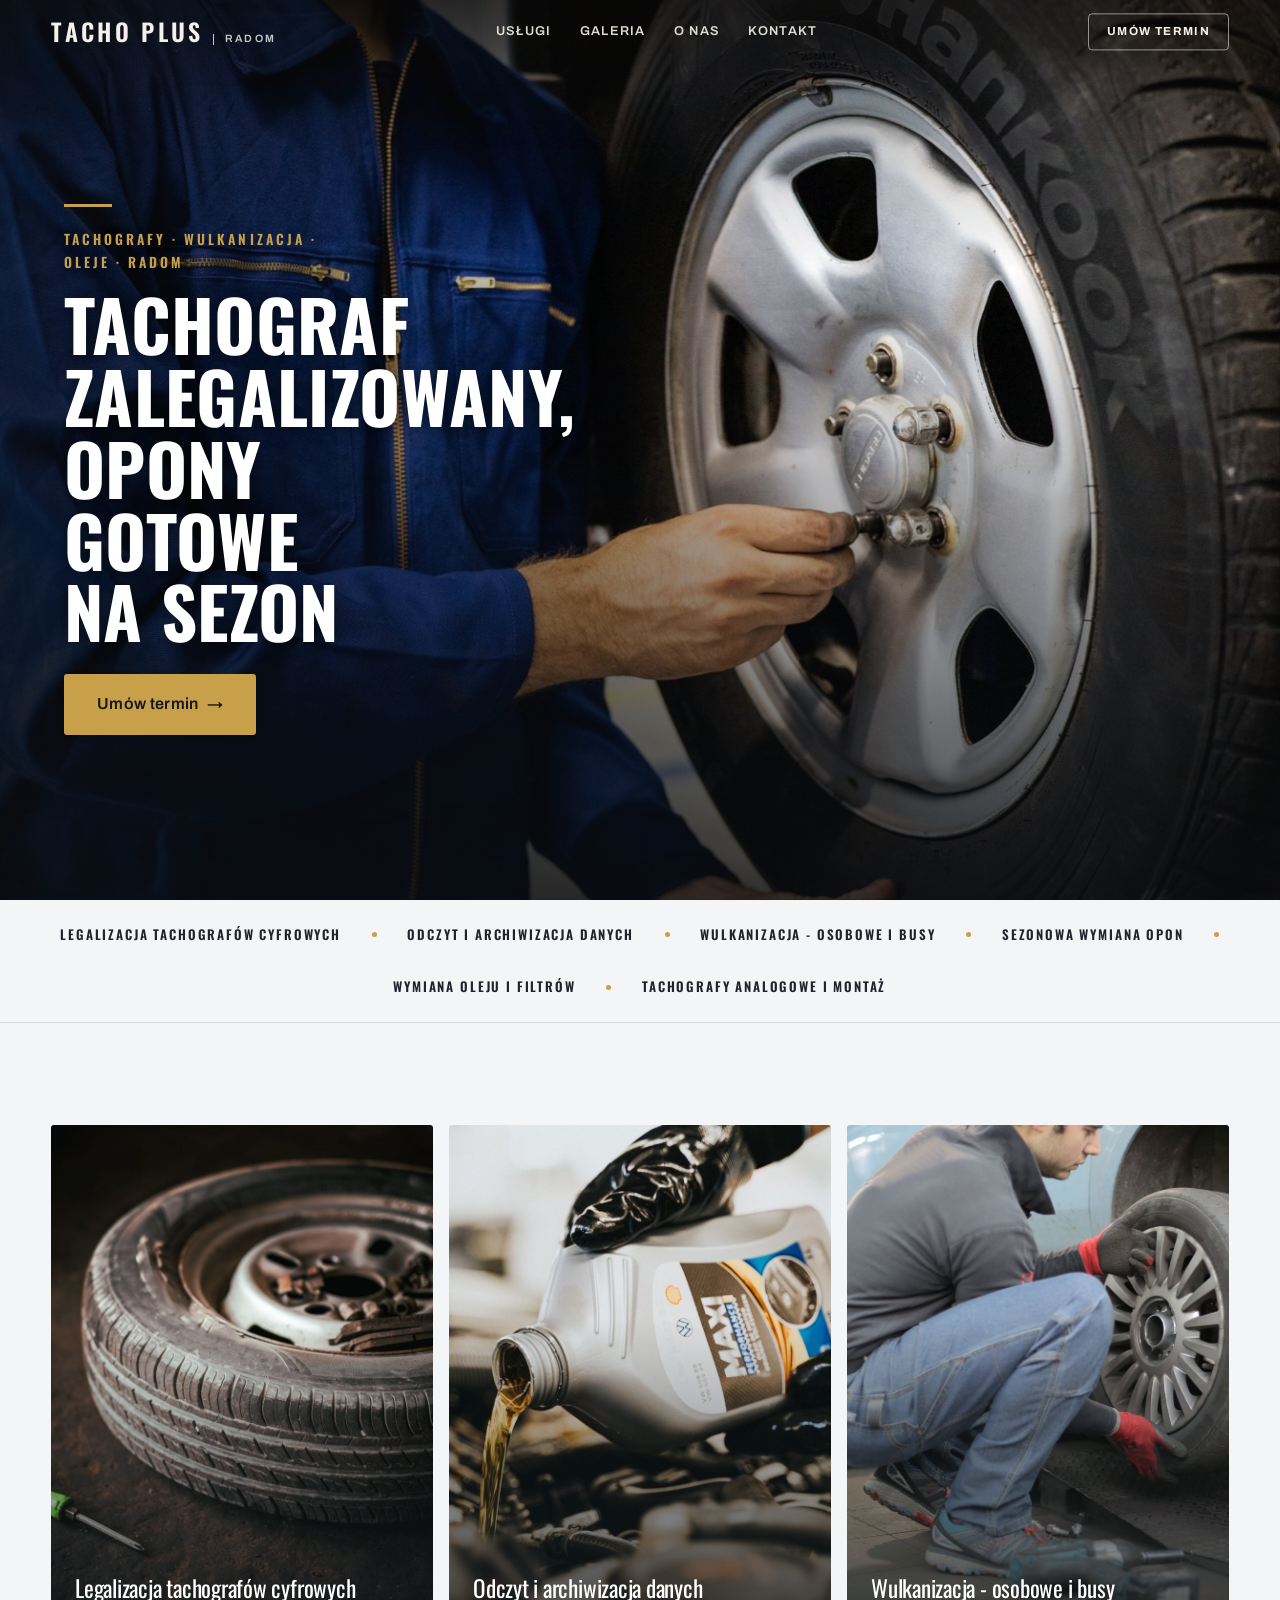
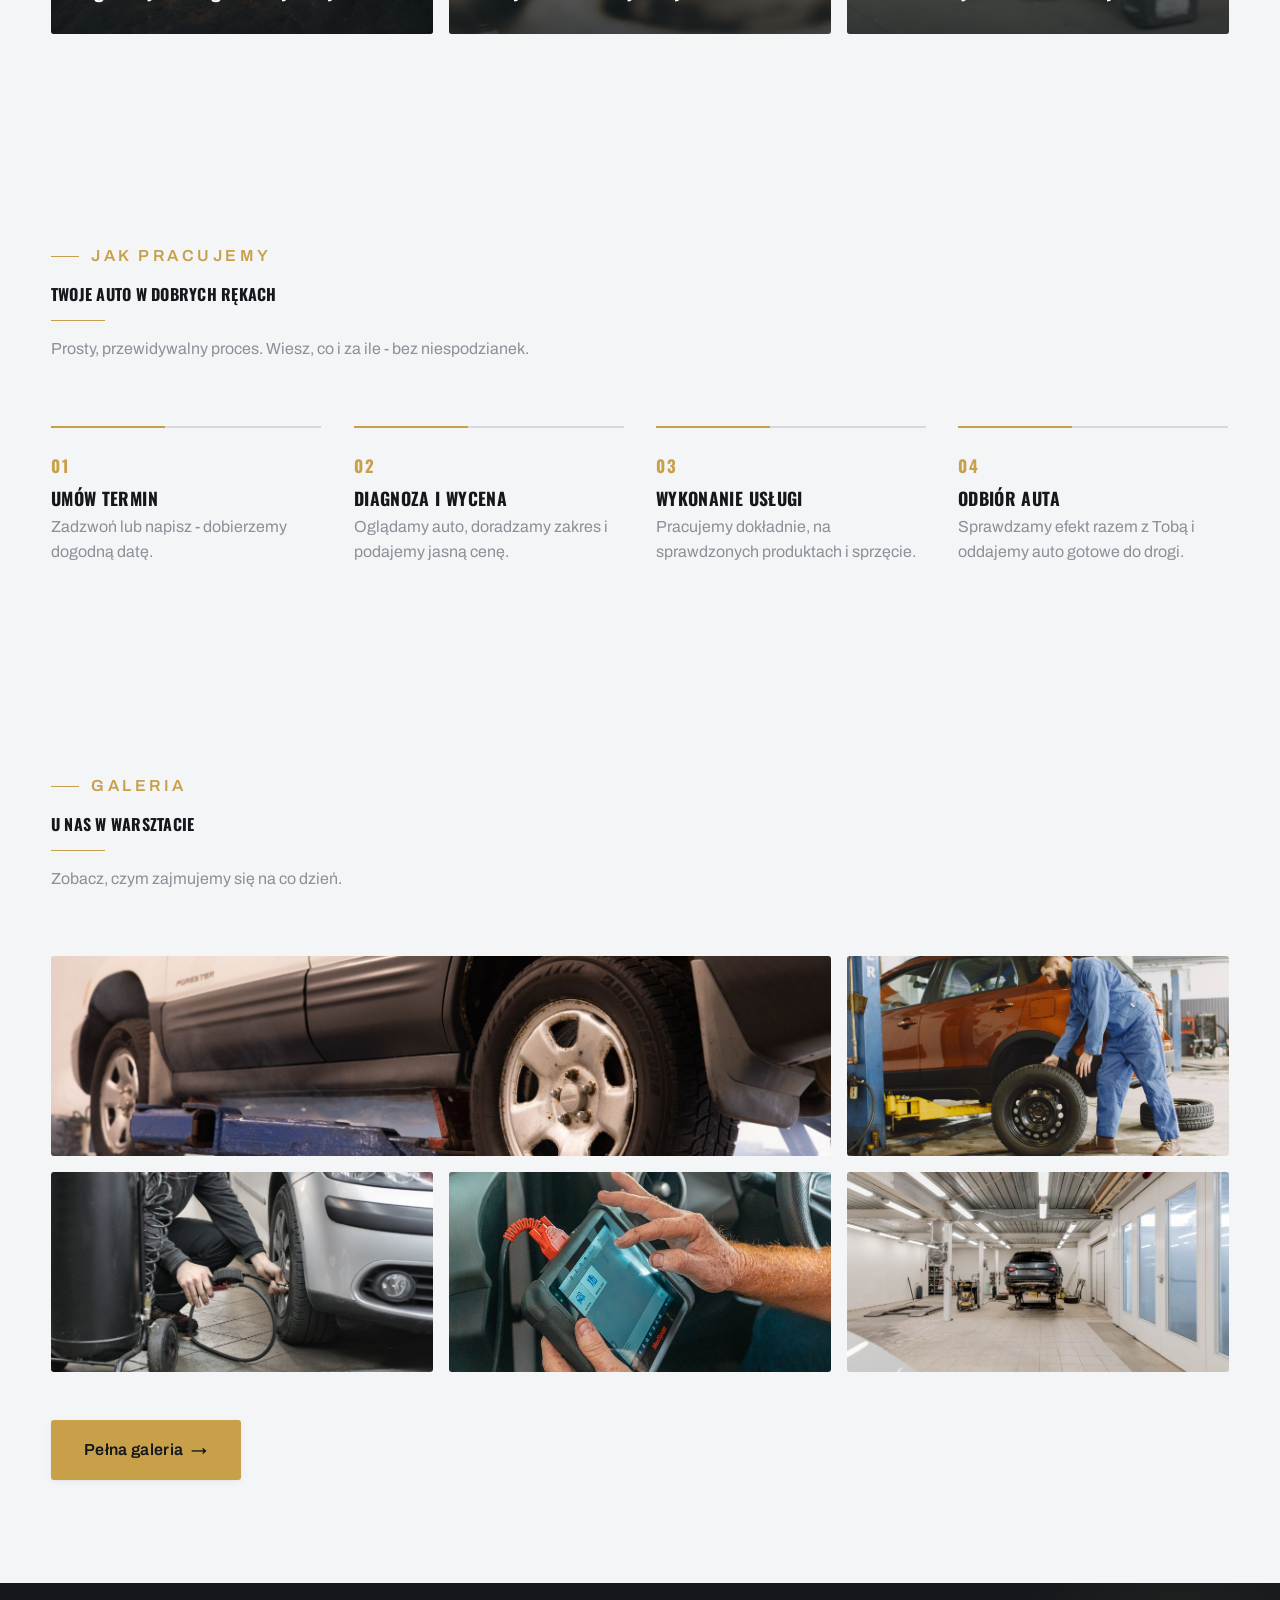
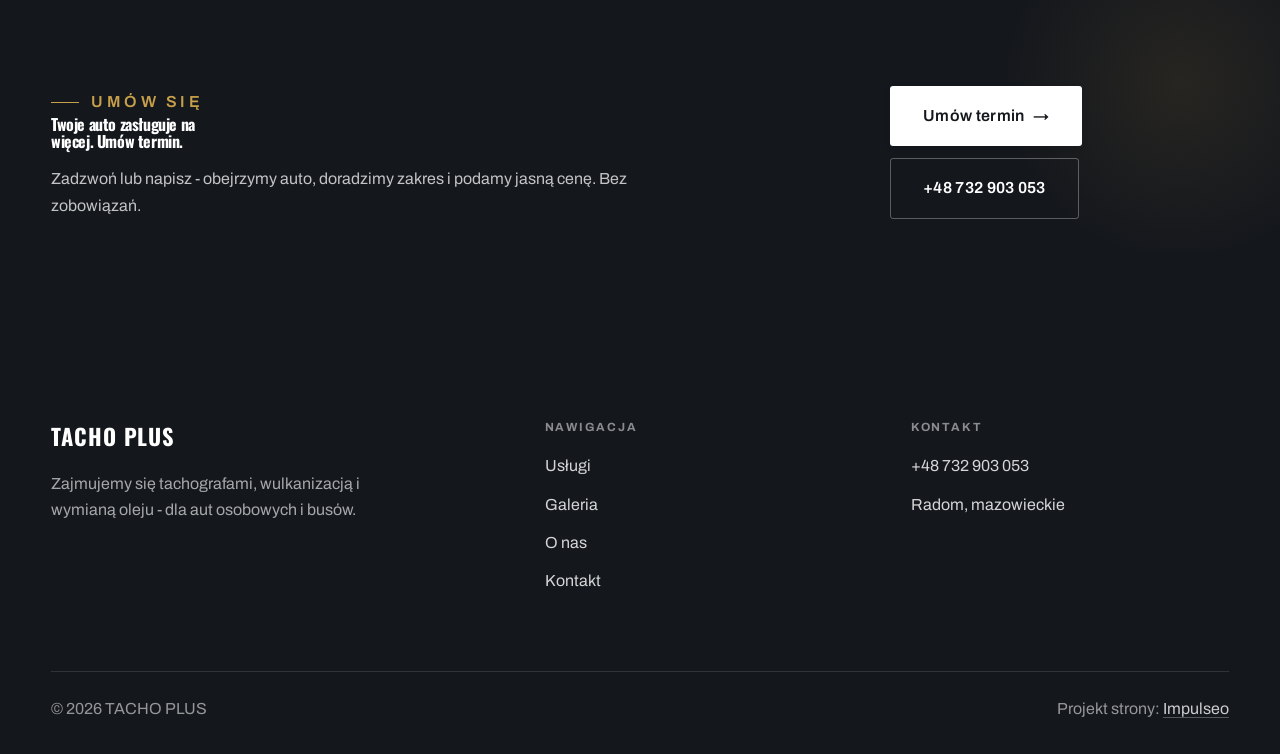
==== commit b7117d09: "Stopka: podpis Impulseo z linkiem + poprawka znikajacego napisu w naglowku" ====
--- a/index.html
+++ b/index.html
@@ -118,7 +118,7 @@
     </div>
     <div class="foot-bot">
       <span>© 2026 TACHO PLUS</span>
-      <span>Projekt strony: Krzysztof Brzeziński</span>
+      <span>Projekt strony: <a class="foot-credit" href="https://impulseo.pl" target="_blank" rel="noopener">Impulseo</a></span>
     </div>
   </div>
 </footer>
--- a/assets/styles.css
+++ b/assets/styles.css
@@ -1,7 +1,7 @@
 /* ============================================================
    STOLBASZ — premium, architektoniczny B2B fit-out
    Jasna paleta, zero brązu. System wg premium-web-craft.
-   Projekt strony: Krzysztof Brzeziński
+   Projekt strony: Impulseo (impulseo.pl)
    ============================================================ */
 
 :root{
@@ -600,3 +600,19 @@
 [style*="g7.jpg"]{background-position:38% 50%}
 img[src$="/g8.jpg"]{object-position:35% 45%}
 [style*="g8.jpg"]{background-position:35% 45%}
+
+
+/* ====== IMPULSEO-FIX-20260731 ======================================================
+   1) PODPIS w stopce jest teraz linkiem do impulseo.pl - ma być widocznie klikalny.
+   2) ŻYWY NAGŁÓWEK: warstwa przenikających kadrów (.mt-hero-layer) miała z-index:1, więc
+      lądowała NAD przyciemnieniem hero, a w rodzinie „fachowcy" nawet nad panelem z tekstem
+      (.hf-panel nie miał własnego z-index). Efekt: przy zmianie zdjęcia napis znikał i wracał.
+      Teraz warstwa idzie tam, gdzie zdjęcie tła (z-index:-2), a treść nagłówka dostaje twardy
+      z-index:3. Zmieniają się WYŁĄCZNIE zdjęcia w tle - napis stoi nieruchomo.
+      (hero-cine celowo pominięte: tam img ma z-index:0 i układ był poprawny.) */
+.foot-bot a.foot-credit{color:rgba(255,255,255,.78);text-decoration:none;border-bottom:1px solid rgba(255,255,255,.28)}
+.foot-bot a.foot-credit:hover{color:#fff;border-bottom-color:#fff}
+.hero-fach > img.mt-hero-layer,.hero-gastro > img.mt-hero-layer,.hero-auto > img.mt-hero-layer,
+.hero-dom > img.mt-hero-layer,.hero-studio > img.mt-hero-layer{z-index:-2}
+.hf-panel,.hf-inner,.hd-panel,.hk-panel,.ha-inner,.hs-inner,.hg-inner{position:relative;z-index:3}
+/* ====== koniec IMPULSEO-FIX-20260731 ====== */
